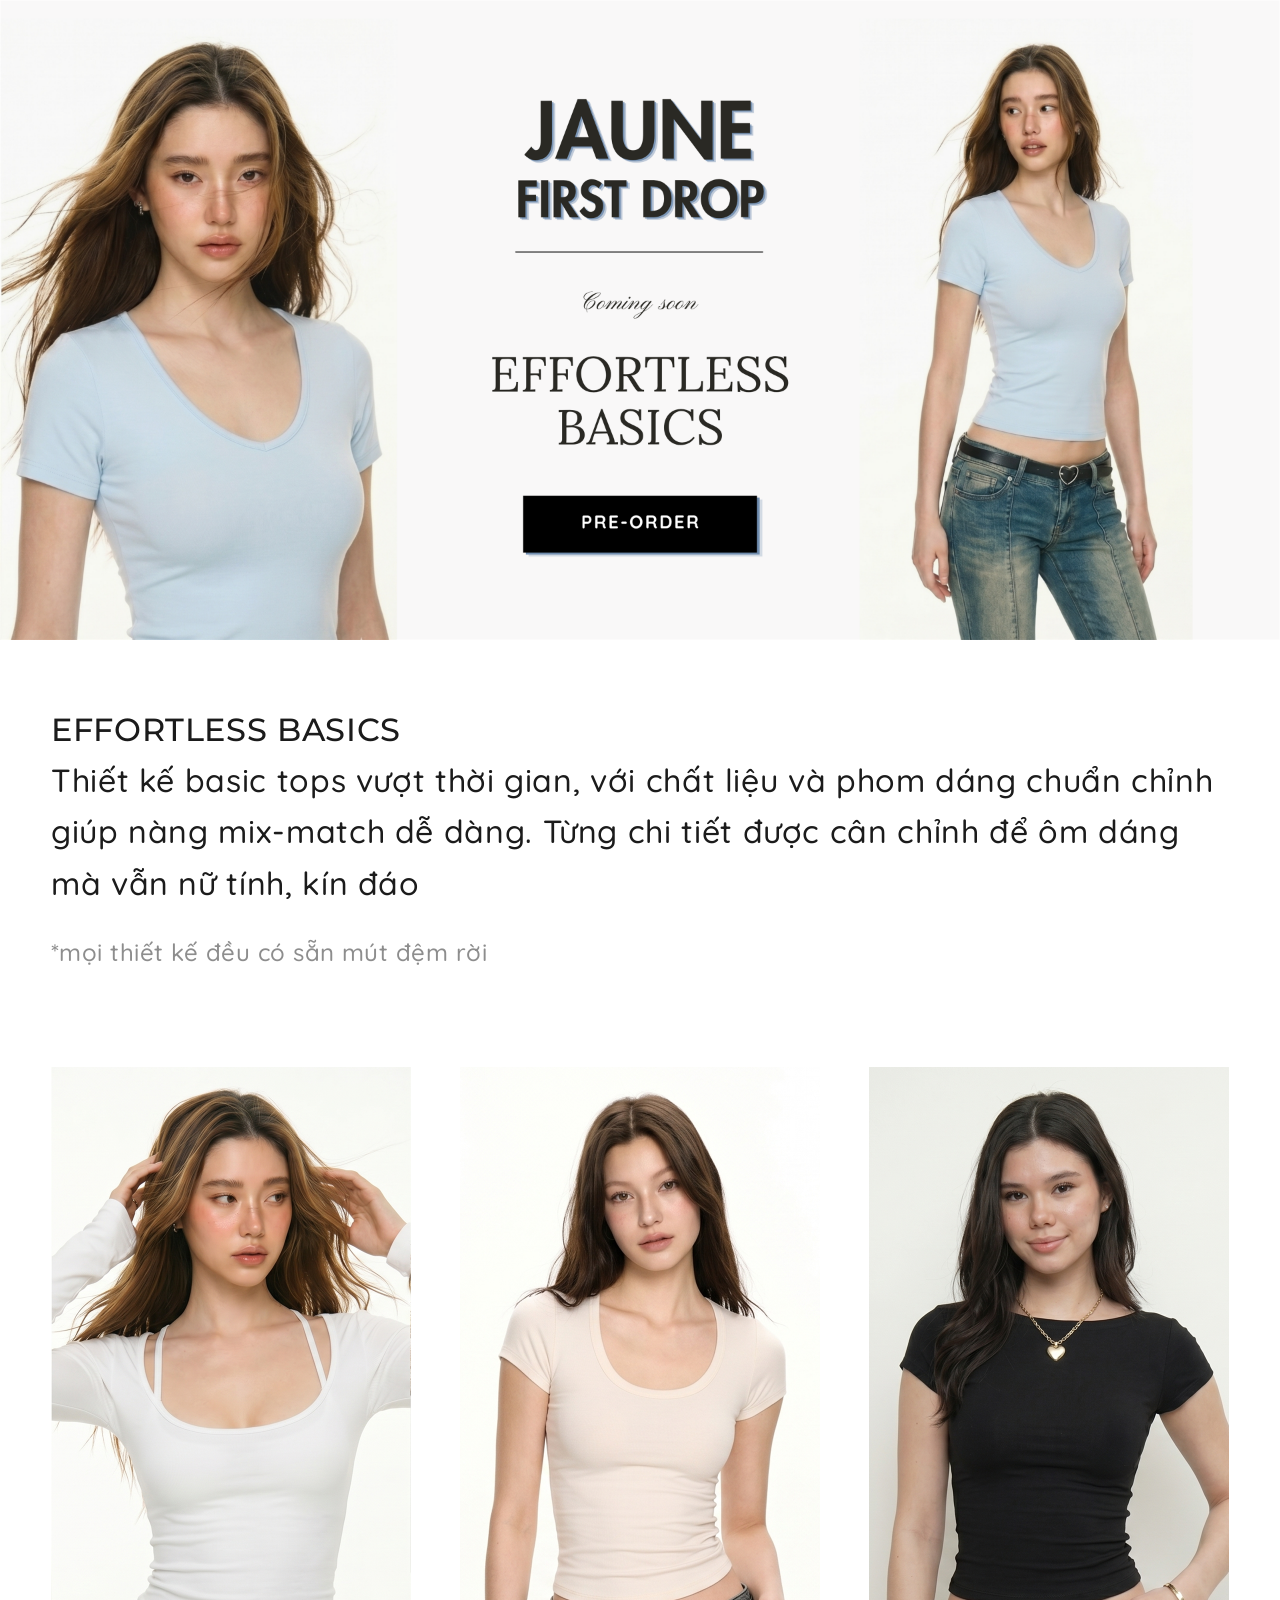
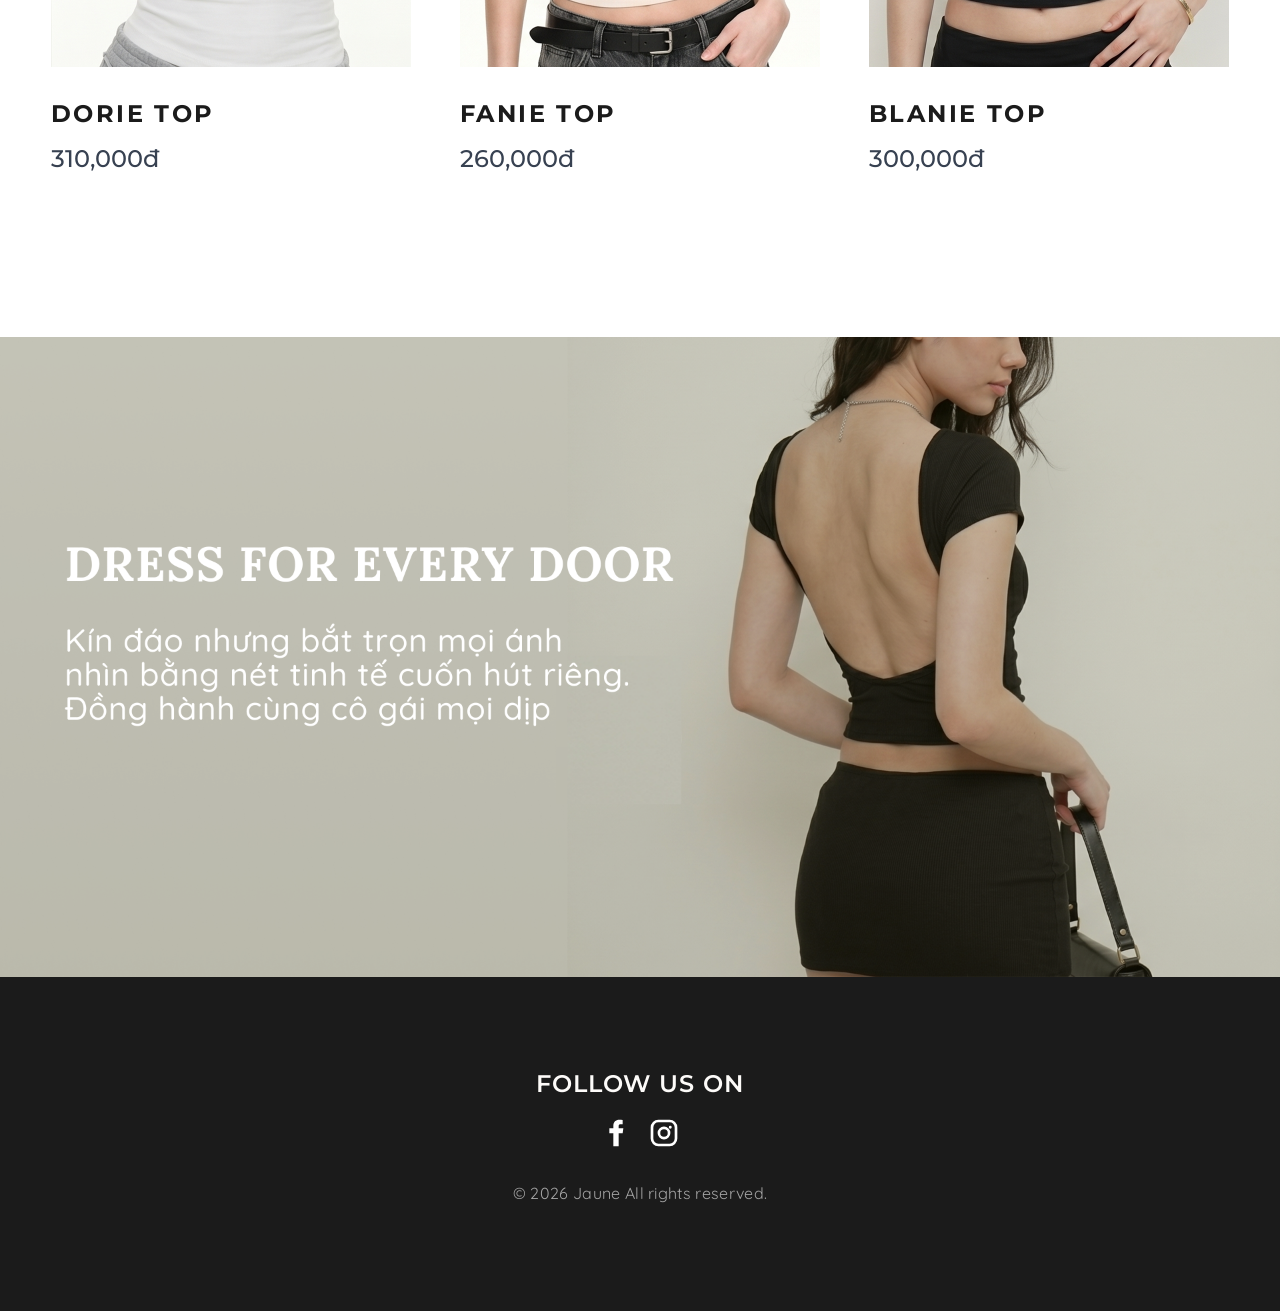
==== index.html @ 84374ba2 "Improve notify form and mobile layout" ====
<!DOCTYPE html>
<html lang="en">
  <head>
    <meta charset="UTF-8">
    <meta name="viewport" content="width=device-width, initial-scale=1.0">
    <title>JAUNE | First Drop</title>
    <link rel="stylesheet" href="style.css">
  </head>
  <body>
    <main>
      <!-- HERO -->
      <section class="hero" aria-label="JAUNE first drop">
        <img class="hero-banner media-image" src="images/Head_banner_1.png" alt="JAUNE first drop hero banner with models wearing effortless basic tops">
        <button
          class="hero-hotspot"
          type="button"
          onclick="openNotifyModal('Effortless Basics — Casual Line', 0)"
          aria-label="Pre-order Effortless Basics Casual Line"
        ></button>
      </section>

      <!-- COLLECTION DESCRIPTION -->
      <section class="collection-intro" aria-labelledby="collection-title">
        <div class="text-block">
          <p id="collection-title" class="section-kicker">EFFORTLESS BASICS</p>
          <p>
            Thiết kế basic tops vượt thời gian, với chất liệu và phom dáng chuẩn chỉnh giúp nàng mix-match dễ dàng.
            Từng chi tiết được cân chỉnh để ôm dáng mà vẫn nữ tính, kín đáo
          </p>
          <p class="collection-note">*mọi thiết kế đều có sẵn mút đệm rời</p>
        </div>
      </section>

      <!-- PRODUCT GRID -->
      <section id="products" class="products" aria-label="Casual Line products">
        <div class="product-row">
          <article class="product-card" onclick="openNotifyModal('DORIE TOP', 310000)">
            <img class="product-image media-image" src="images/Dorie_top_0.png" alt="DORIE TOP white fitted scoop neck top on model">
            <h2>DORIE TOP</h2>
            <p>310,000đ</p>
          </article>

          <article class="product-card" onclick="openNotifyModal('FANIE TOP', 260000)">
            <img class="product-image media-image" src="images/Fanie_top_0.png" alt="FANIE TOP fitted ivory scoop neck top on model">
            <h2>FANIE TOP</h2>
            <p>260,000đ</p>
          </article>

          <article class="product-card" onclick="openNotifyModal('BLANIE TOP', 300000)">
            <img class="product-image media-image" src="images/Blanie_top_0.png" alt="BLANIE TOP black fitted crew neck top on model">
            <h2>BLANIE TOP</h2>
            <p>300,000đ</p>
          </article>

          <article class="product-card" onclick="openNotifyModal('SARIE TOP', 230000)">
            <img class="product-image media-image" src="images/Sarie_top_0.png" alt="SARIE TOP white camisole on model in portrait product photo">
            <h2>SARIE TOP</h2>
            <p>230,000đ</p>
          </article>

          <article class="product-card" onclick="openNotifyModal('BABIE TOP', 280000)">
            <img class="product-image media-image" src="images/Babie_top_0.png" alt="BABIE TOP light blue fitted V-neck top on model">
            <h2>BABIE TOP</h2>
            <p>280,000đ</p>
          </article>
        </div>
      </section>

      <!-- BANNER -->
      <section class="banner" aria-labelledby="banner-title">
        <h2 id="banner-title" class="visually-hidden">DRESS FOR EVERY DOOR</h2>
        <img class="banner-full media-image" src="images/Head_banner_2.png" alt="DRESS FOR EVERY DOOR campaign banner with model wearing a back-detail top">
      </section>
    </main>

    <!-- FOOTER -->
    <footer class="footer">
      <p>FOLLOW US ON</p>
      <div class="social-links" aria-label="Social links">
        <a href="#" aria-label="Facebook">
          <svg viewBox="0 0 24 24" aria-hidden="true">
            <path d="M14 8.5V6.8c0-.8.5-1.3 1.4-1.3H17V2.2c-.8-.1-1.7-.2-2.5-.2-2.7 0-4.5 1.6-4.5 4.6v1.9H7v3.7h3V22h4v-9.8h3l.5-3.7H14z"/>
          </svg>
        </a>
        <a href="#" aria-label="Instagram">
          <svg viewBox="0 0 24 24" aria-hidden="true">
            <path d="M7.8 2h8.4A5.8 5.8 0 0 1 22 7.8v8.4a5.8 5.8 0 0 1-5.8 5.8H7.8A5.8 5.8 0 0 1 2 16.2V7.8A5.8 5.8 0 0 1 7.8 2zm0 2A3.8 3.8 0 0 0 4 7.8v8.4A3.8 3.8 0 0 0 7.8 20h8.4a3.8 3.8 0 0 0 3.8-3.8V7.8A3.8 3.8 0 0 0 16.2 4H7.8zm8.9 2.6a1.1 1.1 0 1 1 0 2.2 1.1 1.1 0 0 1 0-2.2zM12 7.2a4.8 4.8 0 1 1 0 9.6 4.8 4.8 0 0 1 0-9.6zm0 2a2.8 2.8 0 1 0 0 5.6 2.8 2.8 0 0 0 0-5.6z"/>
          </svg>
        </a>
      </div>
      <p class="copyright">© 2026 Jaune All rights reserved.</p>
    </footer>

    <!-- INTEREST FORM MODAL -->
    <div id="notify-modal" class="modal-overlay">
      <div class="modal-box" role="dialog" aria-modal="true" aria-labelledby="notify-modal-title">
        <div class="modal-header">
          <h2 id="notify-modal-title" class="modal-title">Nhận thông báo mở bán</h2>
          <button class="modal-close" type="button" onclick="closeNotifyModal()" aria-label="Đóng">✕</button>
        </div>

        <form id="notify-form">
          <div class="modal-body">
            <p class="modal-subtitle">Nhập thông tin để nhận thông báo ngay khi có hàng bạn nhé!</p>
            <div class="modal-product-tag" id="modal-product-name"></div>

            <div class="form-group">
              <select id="field-size" required>
                <option value="">Chọn size</option>
                <option value="S">Size S — V1 &lt;86, V2 &lt;70</option>
                <option value="M">Size M — V1 &lt;90, V2 &lt;75</option>
              </select>
            </div>

            <div class="form-group">
              <input type="text" id="field-name" required placeholder="Tên của bạn *">
            </div>

            <div class="form-group">
              <input type="email" id="field-email" required placeholder="Email *">
            </div>

            <p class="privacy-note">Jaune cam kết sẽ không chia sẻ thông tin của bạn</p>
          </div>

          <div class="modal-footer">
            <button type="submit" class="btn-submit" id="submit-btn">Hoàn tất</button>
          </div>
        </form>
      </div>
    </div>

    <!-- SUCCESS CONFIRMATION MODAL -->
    <div id="success-modal" class="modal-overlay">
      <div class="modal-box modal-box--success" role="dialog" aria-modal="true" aria-labelledby="success-modal-title">
        <button class="modal-close" type="button" onclick="closeSuccessModal()" aria-label="Đóng">✕</button>
        <p class="success-icon">✦</p>
        <h2 id="success-modal-title" class="modal-title">Đăng ký nhận thông báo thành công!</h2>
        <p class="modal-subtitle">
          Cảm ơn nàng đã kiên nhẫn chờ đợi Effortless Basics. Khi nào BST chính thức mở bán, tụi mình sẽ nhắn nàng
          đầu tiên để không bỏ lỡ item chân ái này nha.
        </p>
        <div class="countdown-bar">
          <div class="countdown-fill" id="countdown-fill"></div>
        </div>
        <button class="btn-submit" type="button" onclick="closeSuccessModal()">TIẾP TỤC TRẢI NGHIỆM</button>
      </div>
    </div>

    <script src="airtable.js"></script>
  </body>
</html>
---- style.css ----
@import url("https://fonts.googleapis.com/css2?family=Montserrat:wght@400;600;700&family=Quicksand:wght@400;500&display=swap");

* {
  box-sizing: border-box;
}

html {
  scroll-behavior: smooth;
}

body {
  margin: 0;
  background: #FFFFFF;
  color: #1B1B1B;
  font-family: "Quicksand", sans-serif;
}

a {
  color: inherit;
  text-decoration: none;
}

.img-placeholder {
  background: #F7F7F4;
}

.media-image {
  display: block;
  width: 100%;
  height: 100%;
  object-fit: cover;
}

.media-image--left {
  object-position: center;
}

.media-image--right {
  object-position: center top;
}

.visually-hidden {
  position: absolute;
  width: 1px;
  height: 1px;
  overflow: hidden;
  clip: rect(0 0 0 0);
  white-space: nowrap;
}

/* HERO */
.hero {
  position: relative;
  overflow: hidden;
  background: #FFFFFF;
}

.hero-banner {
  width: 100%;
  height: auto;
}

.hero-hotspot {
  position: absolute;
  left: 50%;
  top: 72%;
  width: 190px;
  height: 56px;
  transform: translateX(-50%);
  border: 0;
  background: transparent;
  cursor: pointer;
}

.section-kicker,
.product-card h2,
.footer p:first-child {
  font-family: "Futura", "Montserrat", sans-serif;
  text-transform: uppercase;
}

/* COLLECTION DESCRIPTION */
.collection-intro {
  background: #FFFFFF;
  padding: 64px 51px 56px;
}

.text-block {
  max-width: 1840px;
}

.section-kicker {
  margin: 0 0 16px;
  color: #1B1B1B;
  font-size: 40px;
  font-weight: 700;
  letter-spacing: 0.04em;
  line-height: 1.22;
}

.text-block p {
  margin: 0;
  color: #1B1B1B;
  font-size: 32px;
  font-weight: 500;
  letter-spacing: 0.02em;
  line-height: 1.6;
}

.text-block .collection-note {
  margin-top: 24px;
  color: rgba(27, 27, 27, 0.5);
  font-size: 24px;
  font-style: normal;
}

/* PRODUCT GRID */
.products {
  background: #FFFFFF;
  padding: 32px 24px 72px;
}

.product-row {
  display: flex;
  gap: 20px;
  overflow-x: auto;
  overflow-y: hidden;
  overscroll-behavior-x: contain;
  scrollbar-width: none;
  -ms-overflow-style: none;
}

.product-row::-webkit-scrollbar {
  display: none;
}

.product-card {
  flex: 0 0 min(72vw, 280px);
  width: min(72vw, 280px);
  cursor: pointer;
}

.product-image {
  width: 100%;
  aspect-ratio: 3 / 5;
  background: #F7F7F4;
}

.product-card h2 {
  margin: 32px 0 0;
  color: #1B1B1B;
  font-size: 24px;
  font-weight: 700;
  letter-spacing: 0.1em;
}

.product-card p {
  margin: 16px 0 0;
  color: #374151;
  font-family: "Futura", "Montserrat", sans-serif;
  font-size: 24px;
  font-weight: 500;
}

@media (min-width: 768px) {
  .products {
    padding: 40px 51px 164px;
  }

  .product-row {
    flex-direction: row;
    gap: 49px;
    width: max-content;
    max-width: 100%;
  }

  .product-card {
    flex: 0 0 360px;
    width: 360px;
  }

  .product-image {
    width: 360px;
    height: 600px;
    aspect-ratio: auto;
  }
}

/* BANNER */
.banner {
  width: 100%;
  background: #DCDDD6;
}

.banner-full {
  width: 100%;
  height: auto;
}

/* FOOTER */
.footer {
  background: #1B1B1B;
  padding: 92px 24px;
  text-align: center;
}

.footer p:first-child {
  margin: 0;
  color: #FDFBF9;
  font-size: 24px;
  font-weight: 600;
  letter-spacing: 0.04em;
}

.social-links {
  display: flex;
  justify-content: center;
  gap: 16px;
  margin-top: 19px;
}

.social-links a {
  display: inline-flex;
  width: 32px;
  height: 32px;
  color: #FFFFFF;
}

.social-links svg {
  width: 32px;
  height: 32px;
  fill: currentColor;
}

.copyright {
  margin: 19px 0 0;
  color: rgba(255, 255, 255, 0.6);
  font-size: 16px;
  font-weight: 400;
  letter-spacing: 0.02em;
  line-height: 3.2;
}

/* MODALS */
.modal-overlay {
  position: fixed;
  inset: 0;
  z-index: 1000;
  display: none;
  align-items: center;
  justify-content: center;
  background: rgba(26, 26, 26, 0.55);
  padding: 24px;
}

.modal-overlay.active {
  display: flex;
}

.modal-box {
  position: relative;
  width: 100%;
  max-width: 960px;
  max-height: calc(100svh - 48px);
  overflow: auto;
  background: #FDFAF6;
  color: #1B1B1B;
}

.modal-header {
  position: relative;
  padding: 48px 56px;
  border-bottom: 1px solid #E8E2D9;
}

.modal-body {
  padding: 44px 56px 36px;
}

.modal-footer {
  padding: 32px 56px 40px;
  border-top: 1px solid #E8E2D9;
}

.modal-close {
  position: absolute;
  top: 46px;
  right: 48px;
  width: 28px;
  height: 28px;
  padding: 0;
  background: transparent;
  border: 1px solid #1B1B1B;
  color: #1B1B1B;
  cursor: pointer;
  font-family: "Montserrat", sans-serif;
  font-size: 14px;
  line-height: 1;
}

.modal-title {
  margin: 0;
  color: #1B1B1B;
  font-family: "Montserrat", sans-serif;
  font-size: 30px;
  font-weight: 700;
  letter-spacing: 0;
  line-height: 1.25;
}

.modal-subtitle {
  margin: 0 0 28px;
  color: #1B1B1B;
  font-size: 20px;
  font-weight: 400;
  line-height: 1.5;
}

.modal-product-tag {
  display: block;
  width: 100%;
  margin-bottom: 28px;
  background: #F7F7F4;
  color: #1B1B1B;
  padding: 18px 20px;
  font-family: "Montserrat", sans-serif;
  font-size: 20px;
  font-weight: 700;
  line-height: 1.3;
}

.form-group {
  margin-bottom: 24px;
}

.form-group input,
.form-group select {
  width: 100%;
  min-height: 64px;
  border: 1px solid #C8B8A2;
  background: #FDFAF6;
  color: #1B1B1B;
  padding: 16px 20px;
  font-family: "Quicksand", sans-serif;
  font-size: 18px;
  font-weight: 500;
  outline: none;
}

.form-group input::placeholder {
  color: #8A7E72;
}

.form-group input:focus,
.form-group select:focus {
  border-color: #1B1B1B;
}

.privacy-note {
  margin: 4px 0 0;
  color: #1B1B1B;
  font-size: 17px;
  font-style: italic;
  line-height: 1.6;
}

.btn-submit {
  display: block;
  width: 100%;
  border: 0;
  background: #1A1A1A;
  color: #FDFAF6;
  padding: 18px 24px;
  cursor: pointer;
  font-family: "Montserrat", sans-serif;
  font-size: 17px;
  font-weight: 700;
  letter-spacing: 0.03em;
  line-height: 1.3;
}

.btn-submit:disabled {
  cursor: not-allowed;
  opacity: 0.45;
}

.modal-box--success {
  max-width: 560px;
  padding: 56px 48px 48px;
  text-align: center;
}

.modal-box--success .modal-close {
  top: 22px;
  right: 22px;
}

.modal-box--success .modal-subtitle {
  margin-bottom: 0;
  color: #6A6A6A;
  font-size: 15px;
  line-height: 1.7;
}

.success-icon {
  margin: 0 0 20px;
  color: #C8B8A2;
  font-size: 28px;
  line-height: 1;
}

.countdown-bar {
  width: 100%;
  height: 2px;
  margin: 28px 0 24px;
  overflow: hidden;
  background: #E8E2D9;
}

.countdown-fill {
  width: 100%;
  height: 100%;
  background: #1A1A1A;
}

@media (max-width: 767px) {
  .collection-intro {
    padding: 40px 24px 28px;
  }

  .section-kicker {
    font-size: 18px;
  }

  .text-block p {
    font-size: 15px;
    line-height: 1.75;
  }

  .text-block .collection-note {
    margin-top: 12px;
    font-size: 12px;
  }

  .products {
    padding: 28px 16px 56px;
  }

  .product-row {
    gap: 20px;
  }

  .product-card {
    flex: 0 0 min(72vw, 280px);
    width: min(72vw, 280px);
  }

  .product-card h2 {
    margin-top: 14px;
    font-size: 12px;
  }

  .product-card p {
    margin-top: 6px;
    font-size: 13px;
  }

  .footer {
    padding: 48px 24px;
  }

  .footer p:first-child {
    font-size: 11px;
    letter-spacing: 0.3em;
  }

  .social-links a,
  .social-links svg {
    width: 20px;
    height: 20px;
  }

  .copyright {
    font-size: 11px;
    line-height: 1.6;
  }

  .modal-overlay {
    align-items: flex-end;
    padding: 16px;
  }

  .modal-box {
    width: min(100%, 430px);
    max-height: calc(100svh - 32px);
  }

  .modal-header {
    padding: 32px 24px;
  }

  .modal-body {
    padding: 28px 24px 24px;
  }

  .modal-footer {
    padding: 24px;
  }

  .modal-close {
    top: 31px;
    right: 22px;
    width: 24px;
    height: 24px;
    font-size: 12px;
  }

  .modal-title {
    padding-right: 40px;
    font-size: 24px;
  }

  .modal-subtitle {
    font-size: 16px;
  }

  .modal-product-tag {
    font-size: 16px;
  }

  .form-group input,
  .form-group select {
    min-height: 56px;
    font-size: 15px;
  }

  .privacy-note {
    font-size: 14px;
  }

  .btn-submit {
    font-size: 14px;
  }

  .modal-box--success {
    padding: 48px 24px 32px;
  }
}
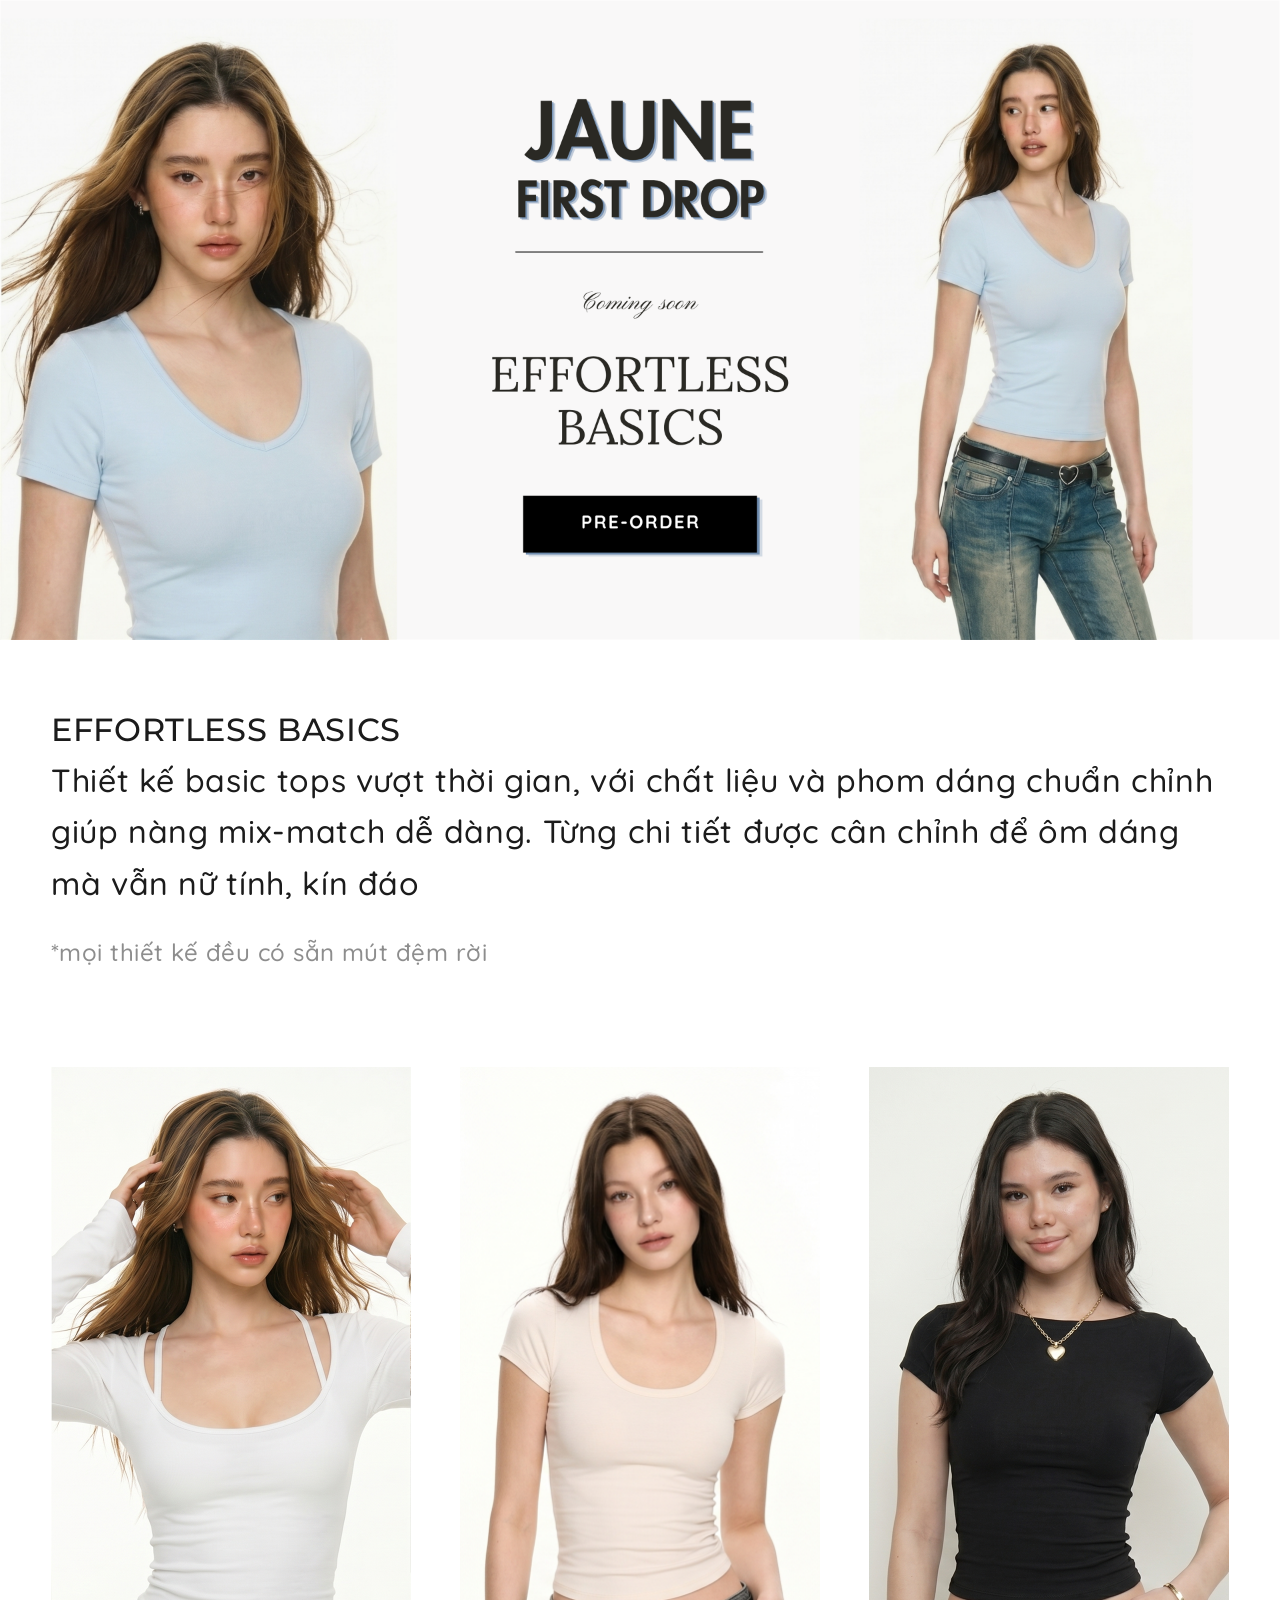
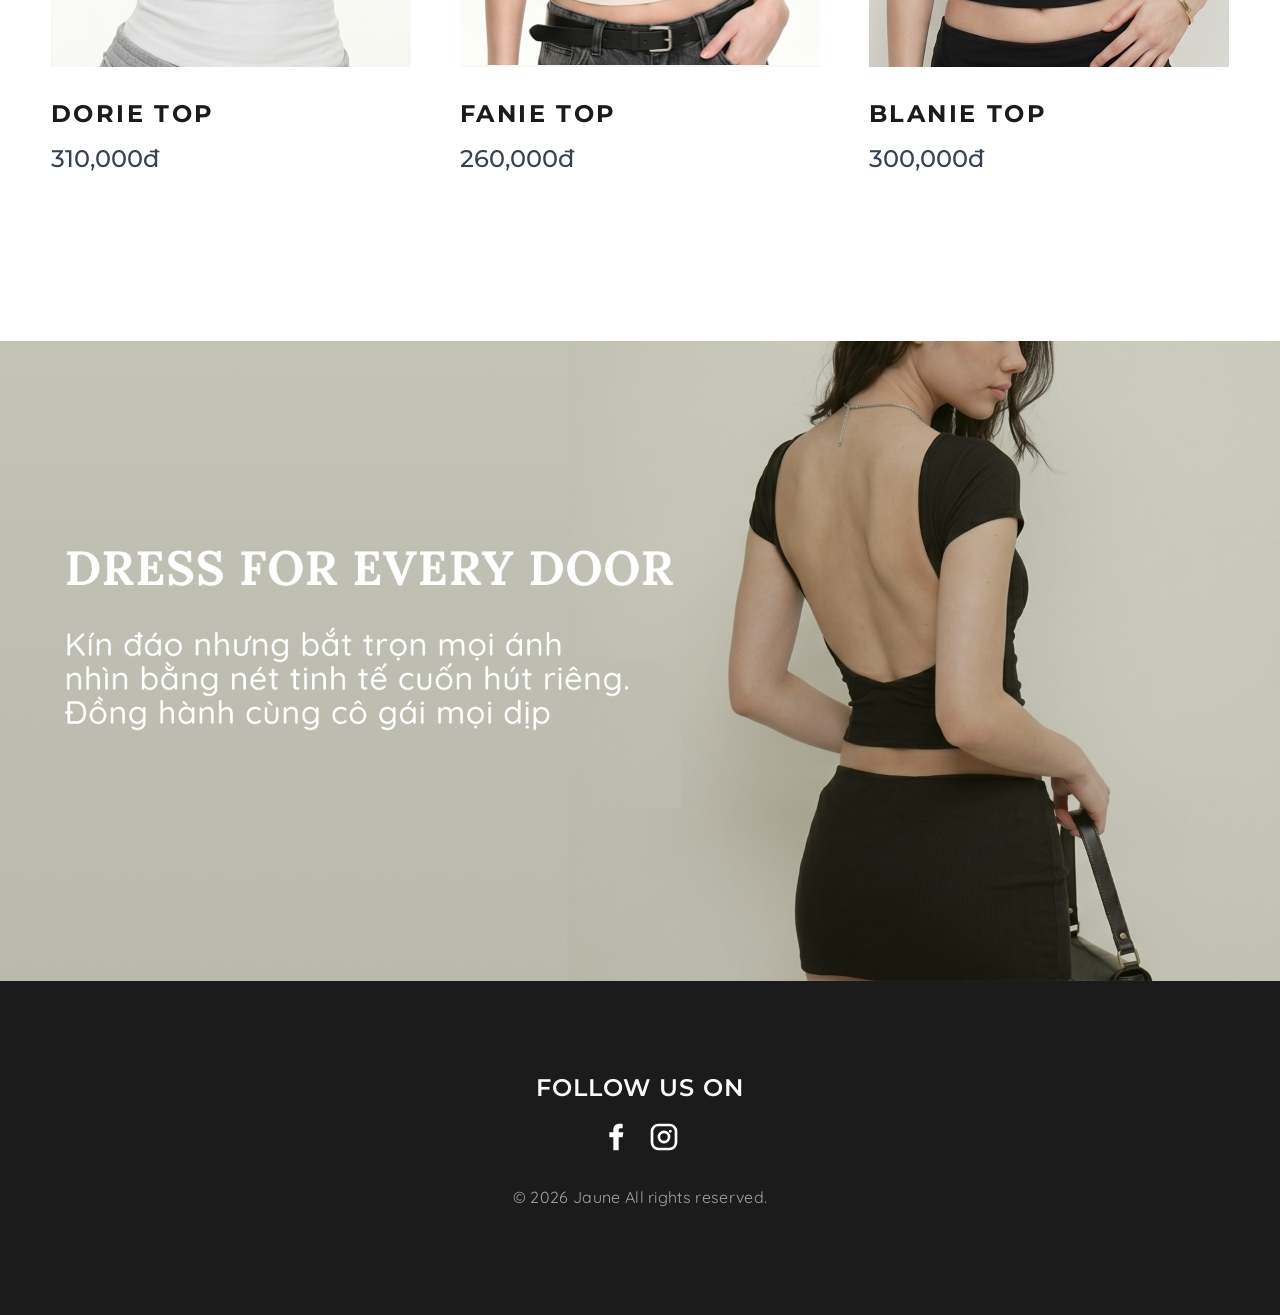
==== commit b6139c4a: "Remove hero pre-order hotspot" ====
--- a/index.html
+++ b/index.html
@@ -11,12 +11,6 @@
       <!-- HERO -->
       <section class="hero" aria-label="JAUNE first drop">
         <img class="hero-banner media-image" src="images/Head_banner_1.png" alt="JAUNE first drop hero banner with models wearing effortless basic tops">
-        <button
-          class="hero-hotspot"
-          type="button"
-          onclick="openNotifyModal('Effortless Basics — Casual Line', 0)"
-          aria-label="Pre-order Effortless Basics Casual Line"
-        ></button>
       </section>
 
       <!-- COLLECTION DESCRIPTION -->
--- a/style.css
+++ b/style.css
@@ -13,6 +13,7 @@
   background: #FFFFFF;
   color: #1B1B1B;
   font-family: "Quicksand", sans-serif;
+  overflow-x: hidden;
 }
 
 a {
@@ -60,18 +61,6 @@
   height: auto;
 }
 
-.hero-hotspot {
-  position: absolute;
-  left: 50%;
-  top: 72%;
-  width: 190px;
-  height: 56px;
-  transform: translateX(-50%);
-  border: 0;
-  background: transparent;
-  cursor: pointer;
-}
-
 .section-kicker,
 .product-card h2,
 .footer p:first-child {
@@ -122,10 +111,11 @@
 
 .product-row {
   display: flex;
-  gap: 20px;
+  gap: 16px;
   overflow-x: auto;
-  overflow-y: hidden;
+  overflow-y: visible;
   overscroll-behavior-x: contain;
+  padding-bottom: 4px;
   scrollbar-width: none;
   -ms-overflow-style: none;
 }
@@ -135,8 +125,8 @@
 }
 
 .product-card {
-  flex: 0 0 min(72vw, 280px);
-  width: min(72vw, 280px);
+  flex: 0 0 min(calc((100vw - 52px) * 0.72), 276px);
+  width: min(calc((100vw - 52px) * 0.72), 276px);
   cursor: pointer;
 }
 
@@ -144,10 +134,17 @@
   width: 100%;
   aspect-ratio: 3 / 5;
   background: #F7F7F4;
+  object-fit: contain;
+  object-position: center top;
+}
+
+.product-image.media-image {
+  height: auto;
 }
 
 .product-card h2 {
-  margin: 32px 0 0;
+  margin: 0;
+  padding-top: 32px;
   color: #1B1B1B;
   font-size: 24px;
   font-weight: 700;
@@ -172,6 +169,7 @@
     gap: 49px;
     width: max-content;
     max-width: 100%;
+    padding-bottom: 4px;
   }
 
   .product-card {
@@ -183,6 +181,10 @@
     width: 360px;
     height: 600px;
     aspect-ratio: auto;
+  }
+
+  .product-image.media-image {
+    height: 600px;
   }
 }
 
@@ -447,16 +449,16 @@
   }
 
   .product-row {
-    gap: 20px;
+    gap: 16px;
   }
 
   .product-card {
-    flex: 0 0 min(72vw, 280px);
-    width: min(72vw, 280px);
+    flex-basis: min(calc((100vw - 52px) * 0.72), 276px);
+    width: min(calc((100vw - 52px) * 0.72), 276px);
   }
 
   .product-card h2 {
-    margin-top: 14px;
+    padding-top: 12px;
     font-size: 12px;
   }
 
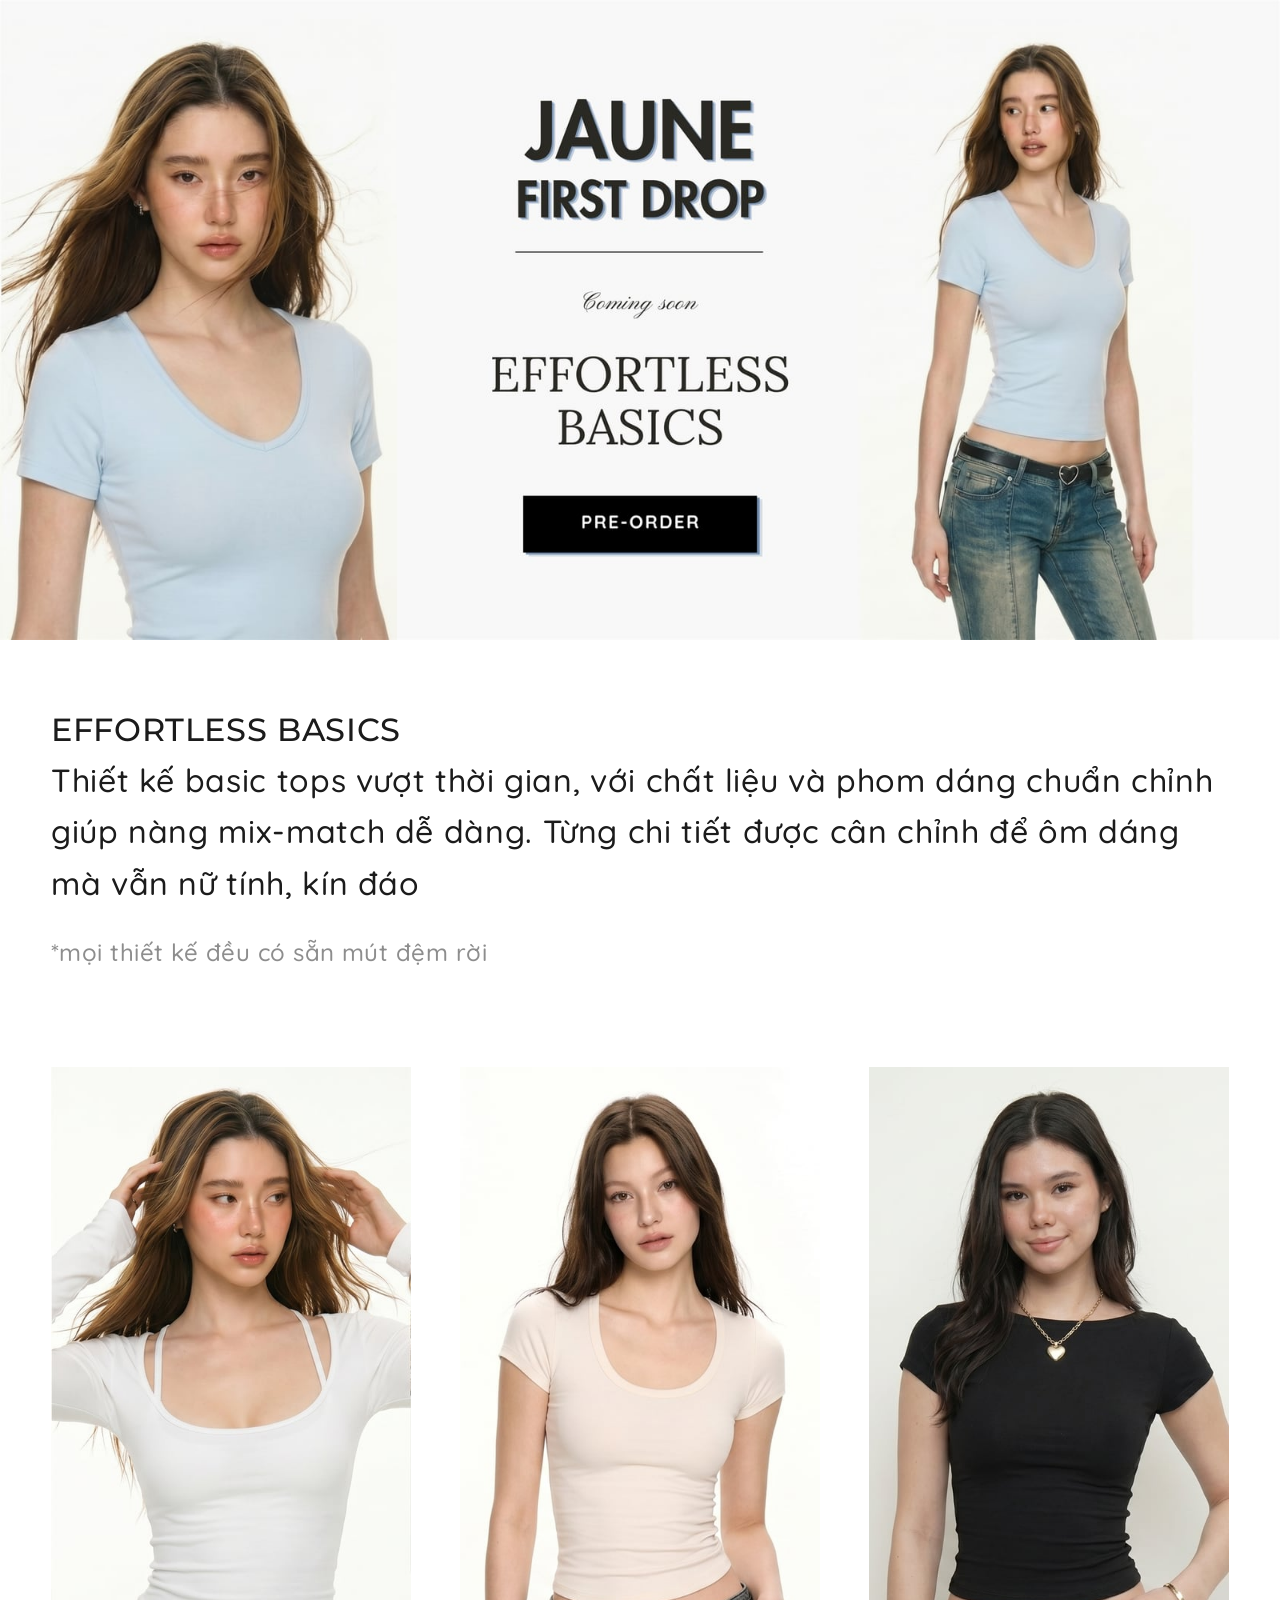
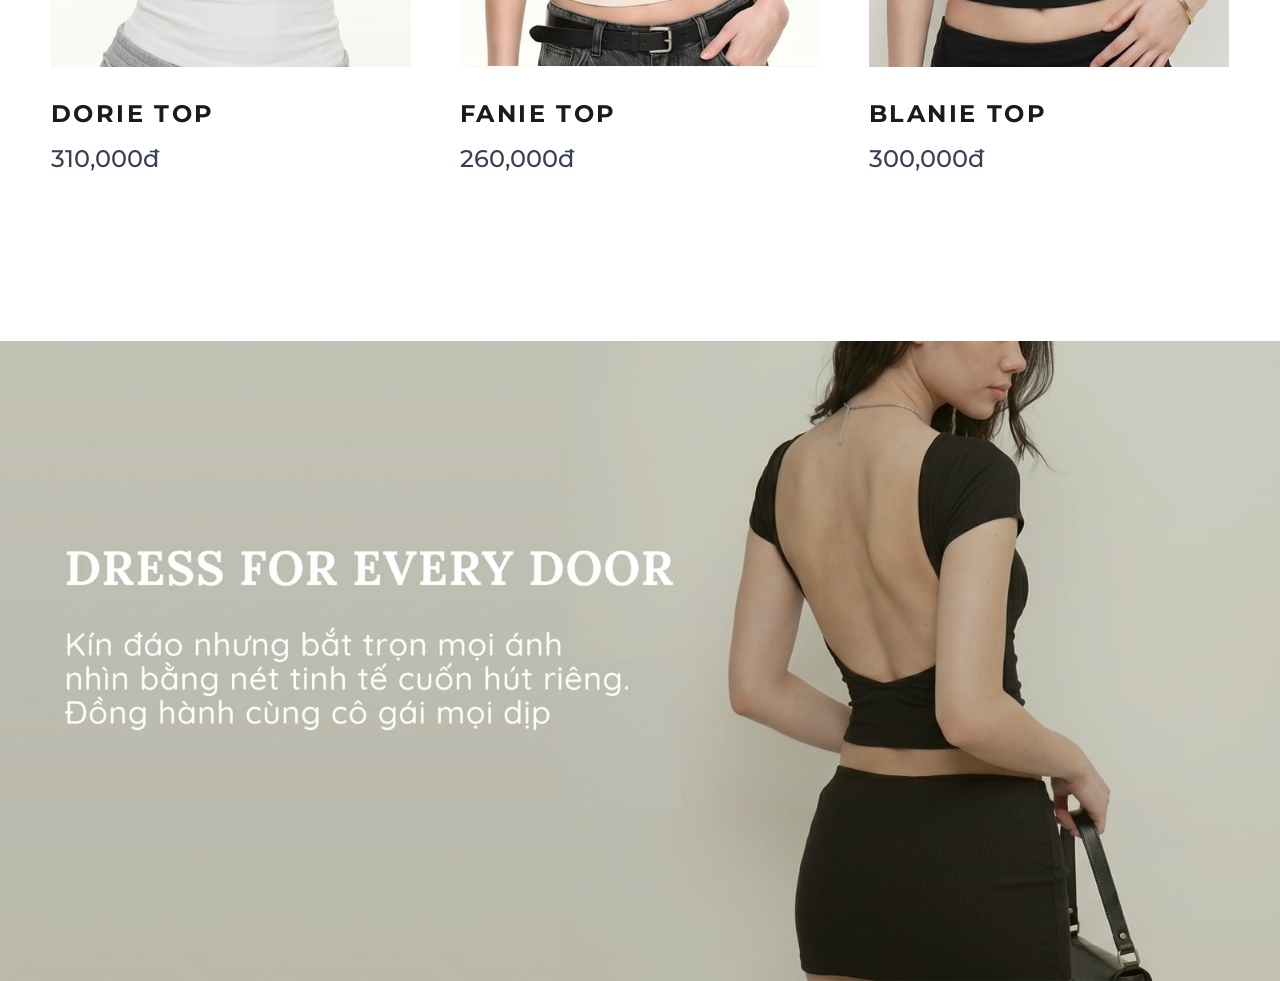
==== commit 6f24b22f: "Add responsive product detail pages" ====
--- a/index.html
+++ b/index.html
@@ -4,13 +4,18 @@
     <meta charset="UTF-8">
     <meta name="viewport" content="width=device-width, initial-scale=1.0">
     <title>JAUNE | First Drop</title>
-    <link rel="stylesheet" href="style.css">
+    <link rel="preconnect" href="https://fonts.googleapis.com">
+    <link rel="preconnect" href="https://fonts.gstatic.com" crossorigin>
+    <link rel="stylesheet" href="https://fonts.googleapis.com/css2?family=Montserrat:wght@400;600;700&family=Quicksand:wght@400;500&display=swap" media="print" onload="this.media='all'">
+    <noscript><link rel="stylesheet" href="https://fonts.googleapis.com/css2?family=Montserrat:wght@400;600;700&family=Quicksand:wght@400;500&display=swap"></noscript>
+    <link rel="preload" as="image" href="images/optimized/Head_banner_1-960.jpg" imagesrcset="images/optimized/Head_banner_1-960.jpg 960w, images/optimized/Head_banner_1-1600.jpg 1600w" imagesizes="100vw" fetchpriority="high">
+    <link rel="stylesheet" href="style.css?v=20260621-2">
   </head>
   <body>
     <main>
       <!-- HERO -->
       <section class="hero" aria-label="JAUNE first drop">
-        <img class="hero-banner media-image" src="images/Head_banner_1.png" alt="JAUNE first drop hero banner with models wearing effortless basic tops">
+        <img class="hero-banner media-image" src="images/optimized/Head_banner_1-960.jpg" srcset="images/optimized/Head_banner_1-960.jpg 960w, images/optimized/Head_banner_1-1600.jpg 1600w" sizes="100vw" width="1600" height="800" fetchpriority="high" decoding="sync" data-resilient-image alt="JAUNE first drop hero banner with models wearing effortless basic tops">
       </section>
 
       <!-- COLLECTION DESCRIPTION -->
@@ -28,62 +33,44 @@
       <!-- PRODUCT GRID -->
       <section id="products" class="products" aria-label="Casual Line products">
         <div class="product-row">
-          <article class="product-card" onclick="openNotifyModal('DORIE TOP', 310000)">
-            <img class="product-image media-image" src="images/Dorie_top_0.png" alt="DORIE TOP white fitted scoop neck top on model">
+          <a class="product-card" href="product-detail.html?product=dorie&amp;preview=20260621-2">
+            <img class="product-image media-image" src="images/optimized/Dorie_top_0-480.jpg" srcset="images/optimized/Dorie_top_0-480.jpg 480w, images/optimized/Dorie_top_0-720.jpg 720w" sizes="(max-width: 767px) 72vw, 20vw" width="720" height="1200" loading="eager" decoding="async" data-resilient-image alt="DORIE TOP white fitted scoop neck top on model">
             <h2>DORIE TOP</h2>
             <p>310,000đ</p>
-          </article>
+          </a>
 
-          <article class="product-card" onclick="openNotifyModal('FANIE TOP', 260000)">
-            <img class="product-image media-image" src="images/Fanie_top_0.png" alt="FANIE TOP fitted ivory scoop neck top on model">
+          <a class="product-card" href="product-detail.html?product=fanie&amp;preview=20260621-2">
+            <img class="product-image media-image" src="images/optimized/Fanie_top_0-480.jpg" srcset="images/optimized/Fanie_top_0-480.jpg 480w, images/optimized/Fanie_top_0-720.jpg 720w" sizes="(max-width: 767px) 72vw, 20vw" width="722" height="1200" loading="eager" decoding="async" data-resilient-image alt="FANIE TOP fitted ivory scoop neck top on model">
             <h2>FANIE TOP</h2>
             <p>260,000đ</p>
-          </article>
+          </a>
 
-          <article class="product-card" onclick="openNotifyModal('BLANIE TOP', 300000)">
-            <img class="product-image media-image" src="images/Blanie_top_0.png" alt="BLANIE TOP black fitted crew neck top on model">
+          <a class="product-card" href="product-detail.html?product=blanie&amp;preview=20260621-2">
+            <img class="product-image media-image" src="images/optimized/Blanie_top_0-480.jpg" srcset="images/optimized/Blanie_top_0-480.jpg 480w, images/optimized/Blanie_top_0-720.jpg 720w" sizes="(max-width: 767px) 72vw, 20vw" width="720" height="1200" loading="eager" decoding="async" data-resilient-image alt="BLANIE TOP black fitted crew neck top on model">
             <h2>BLANIE TOP</h2>
             <p>300,000đ</p>
-          </article>
+          </a>
 
-          <article class="product-card" onclick="openNotifyModal('SARIE TOP', 230000)">
-            <img class="product-image media-image" src="images/Sarie_top_0.png" alt="SARIE TOP white camisole on model in portrait product photo">
+          <a class="product-card" href="product-detail.html?product=sarie&amp;preview=20260621-2">
+            <img class="product-image media-image" src="images/optimized/Sarie_top_0-480.jpg" srcset="images/optimized/Sarie_top_0-480.jpg 480w, images/optimized/Sarie_top_0-720.jpg 720w" sizes="(max-width: 767px) 72vw, 20vw" width="720" height="1200" loading="eager" decoding="async" data-resilient-image alt="SARIE TOP white camisole on model in portrait product photo">
             <h2>SARIE TOP</h2>
             <p>230,000đ</p>
-          </article>
+          </a>
 
-          <article class="product-card" onclick="openNotifyModal('BABIE TOP', 280000)">
-            <img class="product-image media-image" src="images/Babie_top_0.png" alt="BABIE TOP light blue fitted V-neck top on model">
+          <a class="product-card" href="product-detail.html?product=babie&amp;preview=20260621-2">
+            <img class="product-image media-image" src="images/optimized/Babie_top_0-480.jpg" srcset="images/optimized/Babie_top_0-480.jpg 480w, images/optimized/Babie_top_0-720.jpg 720w" sizes="(max-width: 767px) 72vw, 20vw" width="718" height="1200" loading="eager" decoding="async" data-resilient-image alt="BABIE TOP light blue fitted V-neck top on model">
             <h2>BABIE TOP</h2>
             <p>280,000đ</p>
-          </article>
+          </a>
         </div>
       </section>
 
       <!-- BANNER -->
       <section class="banner" aria-labelledby="banner-title">
         <h2 id="banner-title" class="visually-hidden">DRESS FOR EVERY DOOR</h2>
-        <img class="banner-full media-image" src="images/Head_banner_2.png" alt="DRESS FOR EVERY DOOR campaign banner with model wearing a back-detail top">
+        <img class="banner-full media-image" src="images/optimized/Head_banner_2-960.jpg" srcset="images/optimized/Head_banner_2-960.jpg 960w, images/optimized/Head_banner_2-1600.jpg 1600w" sizes="100vw" width="1600" height="800" loading="lazy" decoding="async" data-resilient-image alt="DRESS FOR EVERY DOOR campaign banner with model wearing a back-detail top">
       </section>
     </main>
-
-    <!-- FOOTER -->
-    <footer class="footer">
-      <p>FOLLOW US ON</p>
-      <div class="social-links" aria-label="Social links">
-        <a href="#" aria-label="Facebook">
-          <svg viewBox="0 0 24 24" aria-hidden="true">
-            <path d="M14 8.5V6.8c0-.8.5-1.3 1.4-1.3H17V2.2c-.8-.1-1.7-.2-2.5-.2-2.7 0-4.5 1.6-4.5 4.6v1.9H7v3.7h3V22h4v-9.8h3l.5-3.7H14z"/>
-          </svg>
-        </a>
-        <a href="#" aria-label="Instagram">
-          <svg viewBox="0 0 24 24" aria-hidden="true">
-            <path d="M7.8 2h8.4A5.8 5.8 0 0 1 22 7.8v8.4a5.8 5.8 0 0 1-5.8 5.8H7.8A5.8 5.8 0 0 1 2 16.2V7.8A5.8 5.8 0 0 1 7.8 2zm0 2A3.8 3.8 0 0 0 4 7.8v8.4A3.8 3.8 0 0 0 7.8 20h8.4a3.8 3.8 0 0 0 3.8-3.8V7.8A3.8 3.8 0 0 0 16.2 4H7.8zm8.9 2.6a1.1 1.1 0 1 1 0 2.2 1.1 1.1 0 0 1 0-2.2zM12 7.2a4.8 4.8 0 1 1 0 9.6 4.8 4.8 0 0 1 0-9.6zm0 2a2.8 2.8 0 1 0 0 5.6 2.8 2.8 0 0 0 0-5.6z"/>
-          </svg>
-        </a>
-      </div>
-      <p class="copyright">© 2026 Jaune All rights reserved.</p>
-    </footer>
 
     <!-- INTEREST FORM MODAL -->
     <div id="notify-modal" class="modal-overlay">
@@ -141,6 +128,30 @@
       </div>
     </div>
 
-    <script src="airtable.js"></script>
+    <script>
+      (() => {
+        const retryImage = (image) => {
+          if (image.dataset.retrying === "true") return;
+
+          image.dataset.retrying = "true";
+          const src = image.getAttribute("src");
+          const separator = src.includes("?") ? "&" : "?";
+          image.removeAttribute("srcset");
+          image.src = `${src}${separator}retry=${Date.now()}`;
+        };
+
+        const restoreHomeImages = () => {
+          document.querySelectorAll("img[data-resilient-image]").forEach((image) => {
+            if (image.complete && image.naturalWidth === 0) retryImage(image);
+          });
+        };
+
+        document.querySelectorAll("img[data-resilient-image]").forEach((image) => {
+          image.addEventListener("error", () => retryImage(image), { once: true });
+        });
+        window.addEventListener("pageshow", () => requestAnimationFrame(restoreHomeImages));
+      })();
+    </script>
+    <script src="airtable.js?v=20260621-2"></script>
   </body>
 </html>
--- a/style.css
+++ b/style.css
@@ -1,5 +1,3 @@
-@import url("https://fonts.googleapis.com/css2?family=Montserrat:wght@400;600;700&family=Quicksand:wght@400;500&display=swap");
-
 * {
   box-sizing: border-box;
 }
@@ -62,8 +60,7 @@
 }
 
 .section-kicker,
-.product-card h2,
-.footer p:first-child {
+.product-card h2 {
   font-family: "Futura", "Montserrat", sans-serif;
   text-transform: uppercase;
 }
@@ -125,9 +122,15 @@
 }
 
 .product-card {
+  display: block;
   flex: 0 0 min(calc((100vw - 52px) * 0.72), 276px);
   width: min(calc((100vw - 52px) * 0.72), 276px);
   cursor: pointer;
+}
+
+.product-card:focus-visible {
+  outline: 2px solid #1B1B1B;
+  outline-offset: 6px;
 }
 
 .product-image {
@@ -197,50 +200,6 @@
 .banner-full {
   width: 100%;
   height: auto;
-}
-
-/* FOOTER */
-.footer {
-  background: #1B1B1B;
-  padding: 92px 24px;
-  text-align: center;
-}
-
-.footer p:first-child {
-  margin: 0;
-  color: #FDFBF9;
-  font-size: 24px;
-  font-weight: 600;
-  letter-spacing: 0.04em;
-}
-
-.social-links {
-  display: flex;
-  justify-content: center;
-  gap: 16px;
-  margin-top: 19px;
-}
-
-.social-links a {
-  display: inline-flex;
-  width: 32px;
-  height: 32px;
-  color: #FFFFFF;
-}
-
-.social-links svg {
-  width: 32px;
-  height: 32px;
-  fill: currentColor;
-}
-
-.copyright {
-  margin: 19px 0 0;
-  color: rgba(255, 255, 255, 0.6);
-  font-size: 16px;
-  font-weight: 400;
-  letter-spacing: 0.02em;
-  line-height: 3.2;
 }
 
 /* MODALS */
@@ -425,6 +384,286 @@
   background: #1A1A1A;
 }
 
+/* PRODUCT DETAIL */
+.detail-header {
+  display: flex;
+  align-items: center;
+  justify-content: space-between;
+  padding: 22px 32px;
+  border-bottom: 1px solid #E8E2D9;
+  background: #FFFFFF;
+}
+
+.detail-back,
+.detail-brand {
+  display: inline-flex;
+  align-items: center;
+  color: #1B1B1B;
+  font-family: "Futura", "Montserrat", sans-serif;
+  font-size: 13px;
+  font-weight: 700;
+  letter-spacing: 0.12em;
+  line-height: 1;
+  text-transform: uppercase;
+}
+
+.detail-back {
+  gap: 8px;
+}
+
+.detail-back svg {
+  width: 18px;
+  height: 18px;
+  fill: none;
+  stroke: currentColor;
+  stroke-linecap: square;
+  stroke-linejoin: miter;
+  stroke-width: 1.8;
+}
+
+.detail-wrap {
+  display: grid;
+  grid-template-columns: minmax(0, 48%) minmax(0, 52%);
+  gap: clamp(48px, 5vw, 88px);
+  align-items: start;
+  width: min(100%, 1560px);
+  margin: 0 auto;
+  padding: 0 clamp(32px, 4vw, 56px);
+  background: #FFFFFF;
+}
+
+.detail-gallery {
+  display: block;
+  width: 100%;
+  max-width: 680px;
+  margin: 0 auto;
+  background: #FFFFFF;
+}
+
+.detail-image-block {
+  background: #FFFFFF;
+  overflow: visible;
+}
+
+.detail-half-row {
+  display: flex;
+  align-items: flex-start;
+  justify-content: center;
+  gap: 16px;
+  width: 100%;
+  margin-bottom: 16px;
+}
+
+.detail-image-block.full {
+  display: flex;
+  justify-content: center;
+  width: 100%;
+  margin-bottom: 16px;
+}
+
+.detail-image-block.half {
+  flex: 0 1 auto;
+  width: auto;
+  height: var(--detail-row-height, clamp(300px, 31vw, 520px));
+}
+
+.detail-image-block .media-image {
+  width: 100%;
+  height: auto;
+  object-fit: contain;
+  object-position: center top;
+}
+
+.detail-image-block.full .media-image {
+  width: 100%;
+  max-width: 100%;
+}
+
+.detail-image-block.half .media-image {
+  width: auto;
+  height: 100%;
+  max-width: none;
+}
+
+@media (min-width: 768px) {
+  .detail-gallery[data-product="fanie"] {
+    padding: 16px;
+    background: #F7F7F4;
+  }
+
+  .detail-gallery[data-product="fanie"] .detail-half-row {
+    display: grid;
+    grid-template-columns: repeat(2, minmax(0, 1fr));
+    gap: 16px;
+  }
+
+  .detail-gallery[data-product="fanie"] .detail-image-block.half {
+    width: 100%;
+    height: auto;
+    aspect-ratio: 3 / 4;
+    overflow: hidden;
+  }
+
+  .detail-gallery[data-product="fanie"] .detail-image-block.half .media-image {
+    width: 100%;
+    height: 100%;
+    max-width: none;
+    object-fit: cover;
+    object-position: center top;
+  }
+}
+
+.detail-info {
+  max-width: 660px;
+  padding: 88px 0 72px;
+}
+
+.detail-kicker {
+  margin: 0 0 12px;
+  color: #8A7E72;
+  font-family: "Futura", "Montserrat", sans-serif;
+  font-size: 11px;
+  font-weight: 600;
+  letter-spacing: 0.22em;
+  line-height: 1.4;
+  text-transform: uppercase;
+}
+
+.detail-name {
+  margin: 0;
+  color: #1B1B1B;
+  font-family: "Futura", "Montserrat", sans-serif;
+  font-size: clamp(34px, 2.8vw, 48px);
+  font-weight: 700;
+  letter-spacing: 0.06em;
+  line-height: 1.02;
+  text-transform: uppercase;
+}
+
+.detail-price {
+  margin: 16px 0 0;
+  color: #374151;
+  font-family: "Futura", "Montserrat", sans-serif;
+  font-size: 18px;
+  font-weight: 500;
+  letter-spacing: 0.04em;
+}
+
+.detail-divider {
+  margin: 34px 0 30px;
+  border: 0;
+  border-top: 1px solid #E8E2D9;
+}
+
+.detail-description {
+  max-width: 520px;
+  margin: 0 0 36px;
+  color: #1B1B1B;
+  font-size: 17px;
+  font-weight: 400;
+  letter-spacing: 0.01em;
+  line-height: 1.7;
+}
+
+.detail-size-label {
+  margin: 0 0 14px;
+  color: #8A7E72;
+  font-family: "Futura", "Montserrat", sans-serif;
+  font-size: 11px;
+  font-weight: 700;
+  letter-spacing: 0.18em;
+  text-transform: uppercase;
+}
+
+.detail-sizes {
+  display: flex;
+  gap: 10px;
+  margin-bottom: 28px;
+}
+
+.detail-size-btn {
+  display: inline-flex;
+  align-items: center;
+  justify-content: center;
+  width: 52px;
+  height: 52px;
+  border: 1px solid #C8B8A2;
+  border-radius: 0;
+  background: #FFFFFF;
+  color: #1B1B1B;
+  cursor: pointer;
+  font-family: "Futura", "Montserrat", sans-serif;
+  font-size: 15px;
+  font-weight: 600;
+  letter-spacing: 0.08em;
+}
+
+.detail-size-btn:hover,
+.detail-size-btn:focus-visible {
+  border-color: #1B1B1B;
+  outline: none;
+}
+
+.detail-size-btn.active {
+  border-color: #1B1B1B;
+  background: #1B1B1B;
+  color: #FDFBF9;
+}
+
+.detail-badge {
+  display: inline-flex;
+  align-items: center;
+  gap: 10px;
+  width: 100%;
+  margin-bottom: 18px;
+  padding: 14px 18px;
+  background: #F7F7F4;
+  color: #8A7E72;
+  font-family: "Futura", "Montserrat", sans-serif;
+  font-size: 13px;
+  font-weight: 700;
+  letter-spacing: 0.18em;
+  line-height: 1.2;
+  text-transform: uppercase;
+}
+
+.detail-badge svg,
+.detail-cta svg {
+  width: 18px;
+  height: 18px;
+  fill: none;
+  stroke: currentColor;
+  stroke-linecap: square;
+  stroke-linejoin: miter;
+  stroke-width: 1.8;
+}
+
+.detail-cta {
+  display: flex;
+  align-items: center;
+  justify-content: center;
+  gap: 12px;
+  width: 100%;
+  min-height: 64px;
+  border: 0;
+  border-radius: 0;
+  background: #1A1A1A;
+  color: #FDFAF6;
+  cursor: pointer;
+  font-family: "Futura", "Montserrat", sans-serif;
+  font-size: 15px;
+  font-weight: 700;
+  letter-spacing: 0.14em;
+  line-height: 1.35;
+  text-transform: uppercase;
+}
+
+.detail-cta:hover,
+.detail-cta:focus-visible {
+  background: #343434;
+  outline: none;
+}
+
 @media (max-width: 767px) {
   .collection-intro {
     padding: 40px 24px 28px;
@@ -465,26 +704,6 @@
   .product-card p {
     margin-top: 6px;
     font-size: 13px;
-  }
-
-  .footer {
-    padding: 48px 24px;
-  }
-
-  .footer p:first-child {
-    font-size: 11px;
-    letter-spacing: 0.3em;
-  }
-
-  .social-links a,
-  .social-links svg {
-    width: 20px;
-    height: 20px;
-  }
-
-  .copyright {
-    font-size: 11px;
-    line-height: 1.6;
   }
 
   .modal-overlay {
@@ -547,4 +766,103 @@
   .modal-box--success {
     padding: 48px 24px 32px;
   }
-}
+
+  .detail-header {
+    padding: 18px 16px;
+  }
+
+  .detail-back,
+  .detail-brand {
+    font-size: 11px;
+  }
+
+  .detail-wrap {
+    display: block;
+    width: 100%;
+    padding: 0;
+  }
+
+  .detail-gallery {
+    display: flex;
+    gap: 0;
+    overflow-x: auto;
+    overscroll-behavior-x: contain;
+    scroll-snap-type: x mandatory;
+    scrollbar-width: none;
+    -ms-overflow-style: none;
+  }
+
+  .detail-gallery::-webkit-scrollbar {
+    display: none;
+  }
+
+  .detail-half-row {
+    display: contents;
+  }
+
+  .detail-image-block.full,
+  .detail-image-block.half {
+    display: flex;
+    align-items: center;
+    justify-content: center;
+    flex: 0 0 100vw;
+    width: 100vw;
+    height: min(58svh, 500px);
+    padding: 28px 24px 20px;
+    aspect-ratio: auto;
+    scroll-snap-align: start;
+  }
+
+  .detail-image-block .media-image,
+  .detail-image-block.full .media-image {
+    width: auto;
+    height: auto;
+    max-width: calc(100vw - 48px);
+    max-height: 100%;
+    object-fit: contain;
+    object-position: center;
+  }
+
+  .detail-info {
+    padding: 40px 24px 56px;
+  }
+
+  .detail-kicker,
+  .detail-size-label,
+  .detail-badge {
+    font-size: 10px;
+  }
+
+  .detail-name {
+    font-size: 36px;
+  }
+
+  .detail-price {
+    font-size: 16px;
+  }
+
+  .detail-divider {
+    margin: 28px 0 26px;
+  }
+
+  .detail-description {
+    margin-bottom: 32px;
+    font-size: 15px;
+    line-height: 1.75;
+  }
+
+  .detail-size-btn {
+    width: 48px;
+    height: 48px;
+    font-size: 14px;
+  }
+
+  .detail-badge {
+    padding: 12px 14px;
+  }
+
+  .detail-cta {
+    min-height: 56px;
+    font-size: 12px;
+  }
+}
